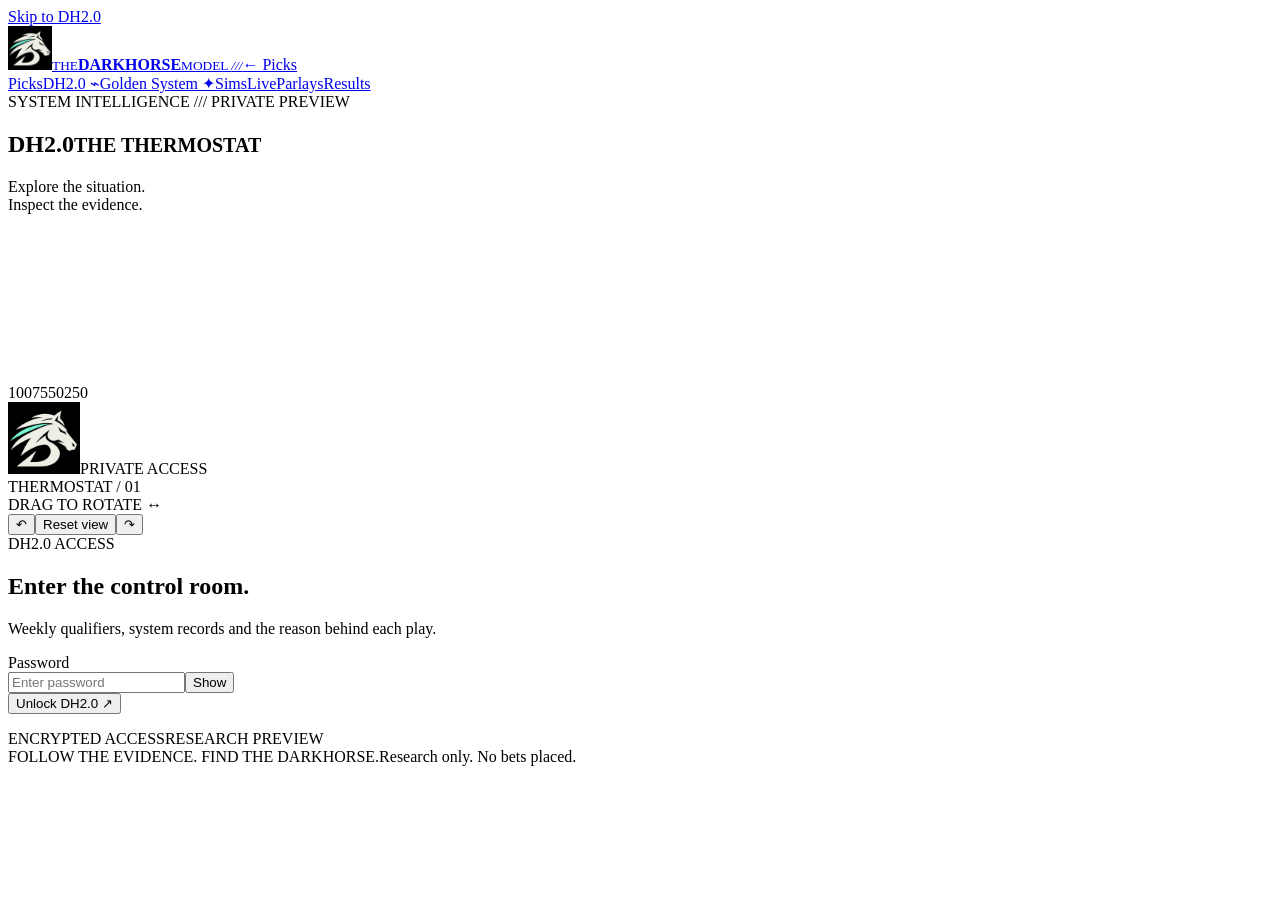
==== dh20.html @ 1e66e732 "Add DH2.0 and the interactive 3D Thermostat Add an encrypted private preview for four frozen system-" ====
<!doctype html><html lang="en"><head><meta charset="utf-8"><meta name="viewport" content="width=device-width,initial-scale=1"><title>DH2.0 — The Thermostat | The Darkhorse Model</title><meta name="description" content="Explore qualifying college football system plays in The Darkhorse Model's interactive 3D Thermostat. Historical evidence, exact rules and a separate record since launch."><meta name="theme-color" content="#090e0d"><meta name="robots" content="noindex,nofollow"><link rel="canonical" href="https://darkhorsecfb.com/dh20.html"><meta property="og:type" content="website"><meta property="og:title" content="DH2.0 — The Thermostat"><meta property="og:description" content="College football system research. Explore the situation behind each selection."><meta property="og:url" content="https://darkhorsecfb.com/dh20.html"><meta property="og:image" content="https://darkhorsecfb.com/assets/darkhorse-social-1200x630.png"><meta name="twitter:card" content="summary_large_image"><meta name="twitter:site" content="@darkhorsecfb"><meta name="twitter:image" content="https://darkhorsecfb.com/assets/darkhorse-social-1200x630.png"><link rel="icon" href="assets/darkhorse-mark-96.webp"><link rel="preload" href="assets/fonts/anton.woff2" as="font" type="font/woff2" crossorigin><link rel="stylesheet" href="fonts.css?v=20261108-redesign2"><link rel="stylesheet" href="dh20.css?v=20261115-a"><script defer src="gameday-engine.js"></script><script defer src="live-scores.js?v=20261114-record1"></script><script defer src="dh20-scene.js?v=20261115-a"></script><script defer src="dh20-gate.js?v=20261115-a"></script></head><body><a class="d2-skip" href="#main">Skip to DH2.0</a><header class="d2-header"><a class="d2-brand" href="./" aria-label="The Darkhorse Model home"><img src="assets/darkhorse-mark-96.webp" width="44" height="44" alt=""><span><small>THE</small><strong>DARKHORSE</strong><small>MODEL <i>///</i></small></span></a><a class="d2-back" href="./#picks">← Picks</a></header><nav class="d2-nav" aria-label="Main sections"><a href="./#picks">Picks</a><a href="dh20.html" aria-current="page">DH2.0 <span aria-hidden="true">⌁</span></a><a href="golden.html">Golden System ✦</a><a href="sims.html">Sims</a><a href="./#live">Live</a><a href="./#parlays">Parlays</a><a href="./#test">Results</a></nav><main id="main"><section id="d2Gate" class="d2-gate"><div class="d2-intro"><div class="d2-eyebrow">SYSTEM INTELLIGENCE <span>///</span> PRIVATE PREVIEW</div><h1>DH<span>2.0</span><small>THE THERMOSTAT</small></h1><p>Explore the situation.<br>Inspect the evidence.</p></div><div class="d2-gate-stage"><div id="d2GateScene" class="d2-scene" role="img" aria-label="Interactive three-dimensional Darkhorse Thermostat. Unlock to explore real qualifying games."><canvas aria-hidden="true"></canvas><div class="d2-axis d2-axis-left"><span>100</span><span>75</span><span>50</span><span>25</span><span>0</span></div><div class="d2-center-seal"><img src="assets/darkhorse-mark-192.webp" width="72" height="72" alt=""><span>PRIVATE ACCESS</span></div><div class="d2-orbit-label">THERMOSTAT / 01</div><div class="d2-stage-caption">DRAG TO ROTATE <span aria-hidden="true">↔</span></div></div><div class="d2-orbit-controls" aria-label="Thermostat view"><button data-orbit="left" aria-label="Rotate Thermostat left">↶</button><button data-orbit="reset">Reset view</button><button data-orbit="right" aria-label="Rotate Thermostat right">↷</button></div></div><div class="d2-access"><div class="d2-access-head"><span class="d2-signal" aria-hidden="true"></span> DH2.0 ACCESS</div><h2>Enter the control room.</h2><p>Weekly qualifiers, system records and the reason behind each play.</p><form id="d2Form"><label for="d2Password">Password</label><div class="d2-password"><input id="d2Password" type="password" autocomplete="current-password" placeholder="Enter password" required maxlength="128"><button id="d2Show" type="button" aria-label="Show password" aria-pressed="false">Show</button></div><button id="d2Unlock" class="d2-primary" type="submit">Unlock DH2.0 <span aria-hidden="true">↗</span></button><p id="d2Message" class="d2-message" role="status" aria-live="polite"></p></form><div class="d2-access-foot"><span>ENCRYPTED ACCESS</span><span>RESEARCH PREVIEW</span></div></div></section><div id="d2Content" hidden></div><noscript><p>JavaScript is required to unlock this encrypted section.</p></noscript></main><footer><span>FOLLOW THE EVIDENCE. FIND THE DARKHORSE.</span><span>Research only. No bets placed.</span></footer></body></html>
---- fonts.css ----
@font-face {
  font-family: 'Barlow Condensed';
  font-style: normal;
  font-weight: 600;
  font-display: swap;
  src: url(./assets/fonts/font-0.woff2) format('woff2');
}
@font-face {
  font-family: 'Barlow Condensed';
  font-style: normal;
  font-weight: 700;
  font-display: swap;
  src: url(./assets/fonts/font-1.woff2) format('woff2');
}
@font-face {
  font-family: 'Barlow Condensed';
  font-style: normal;
  font-weight: 800;
  font-display: swap;
  src: url(./assets/fonts/font-2.woff2) format('woff2');
}
@font-face {
  font-family: 'Inter';
  font-style: normal;
  font-weight: 400;
  font-display: swap;
  src: url(./assets/fonts/font-3.woff2) format('woff2');
}
@font-face {
  font-family: 'Inter';
  font-style: normal;
  font-weight: 500;
  font-display: swap;
  src: url(./assets/fonts/font-4.woff2) format('woff2');
}
@font-face {
  font-family: 'Inter';
  font-style: normal;
  font-weight: 600;
  font-display: swap;
  src: url(./assets/fonts/font-5.woff2) format('woff2');
}
@font-face {
  font-family: 'Inter';
  font-style: normal;
  font-weight: 700;
  font-display: swap;
  src: url(./assets/fonts/font-6.woff2) format('woff2');
}
@font-face {
  font-family: 'Inter';
  font-style: normal;
  font-weight: 800;
  font-display: swap;
  src: url(./assets/fonts/font-7.woff2) format('woff2');
}

@font-face{font-family:Anton;src:url(./assets/fonts/anton.woff2) format('woff2');font-style:normal;font-weight:400;font-display:swap}
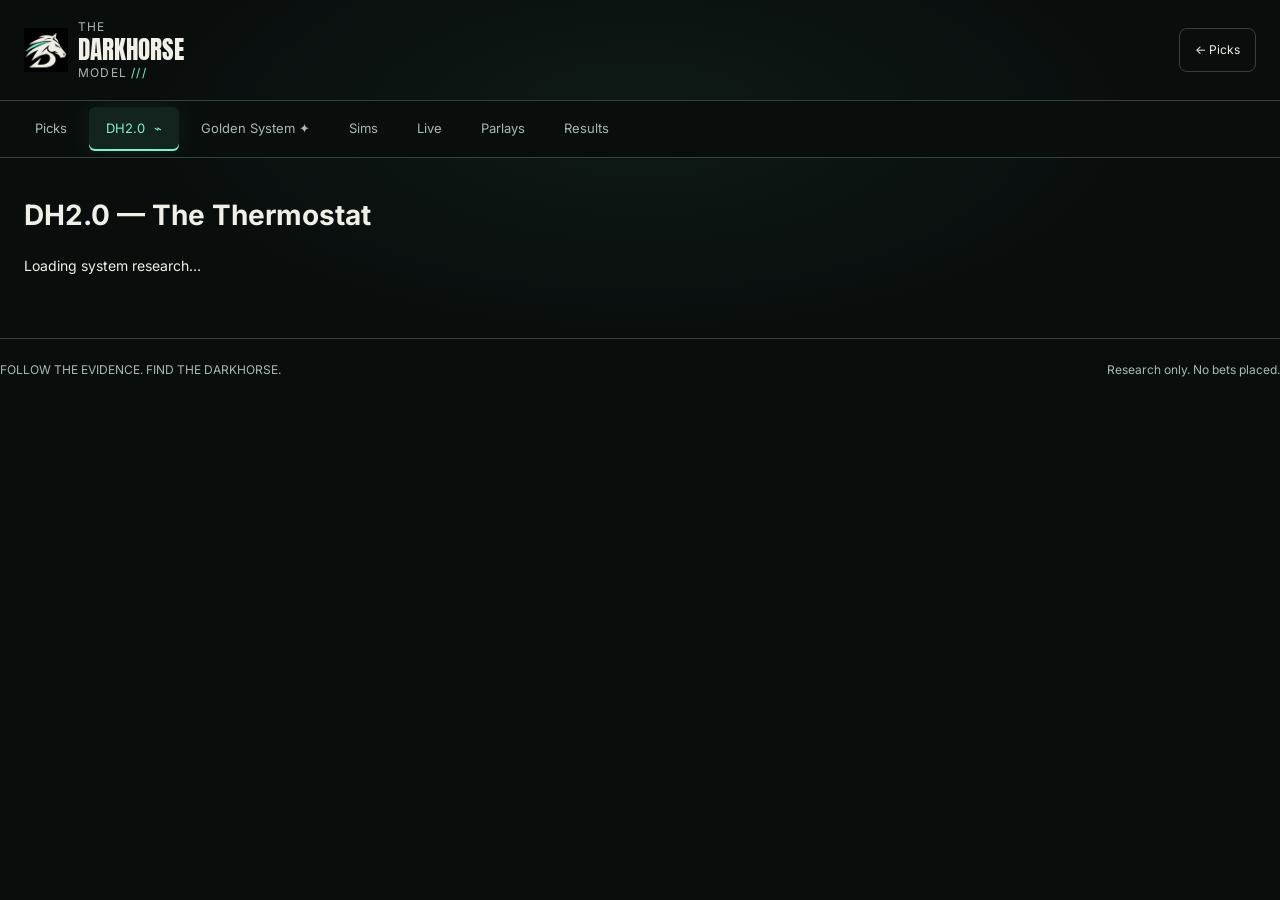
==== commit c80794d5: "Open DH2.0 and the Golden System without a password Remove both research access gates, load public m" ====
--- a/dh20.html
+++ b/dh20.html
@@ -1 +1 @@
-<!doctype html><html lang="en"><head><meta charset="utf-8"><meta name="viewport" content="width=device-width,initial-scale=1"><title>DH2.0 — The Thermostat | The Darkhorse Model</title><meta name="description" content="Explore qualifying college football system plays in The Darkhorse Model's interactive 3D Thermostat. Historical evidence, exact rules and a separate record since launch."><meta name="theme-color" content="#090e0d"><meta name="robots" content="noindex,nofollow"><link rel="canonical" href="https://darkhorsecfb.com/dh20.html"><meta property="og:type" content="website"><meta property="og:title" content="DH2.0 — The Thermostat"><meta property="og:description" content="College football system research. Explore the situation behind each selection."><meta property="og:url" content="https://darkhorsecfb.com/dh20.html"><meta property="og:image" content="https://darkhorsecfb.com/assets/darkhorse-social-1200x630.png"><meta name="twitter:card" content="summary_large_image"><meta name="twitter:site" content="@darkhorsecfb"><meta name="twitter:image" content="https://darkhorsecfb.com/assets/darkhorse-social-1200x630.png"><link rel="icon" href="assets/darkhorse-mark-96.webp"><link rel="preload" href="assets/fonts/anton.woff2" as="font" type="font/woff2" crossorigin><link rel="stylesheet" href="fonts.css?v=20261108-redesign2"><link rel="stylesheet" href="dh20.css?v=20261115-a"><script defer src="gameday-engine.js"></script><script defer src="live-scores.js?v=20261114-record1"></script><script defer src="dh20-scene.js?v=20261115-a"></script><script defer src="dh20-gate.js?v=20261115-a"></script></head><body><a class="d2-skip" href="#main">Skip to DH2.0</a><header class="d2-header"><a class="d2-brand" href="./" aria-label="The Darkhorse Model home"><img src="assets/darkhorse-mark-96.webp" width="44" height="44" alt=""><span><small>THE</small><strong>DARKHORSE</strong><small>MODEL <i>///</i></small></span></a><a class="d2-back" href="./#picks">← Picks</a></header><nav class="d2-nav" aria-label="Main sections"><a href="./#picks">Picks</a><a href="dh20.html" aria-current="page">DH2.0 <span aria-hidden="true">⌁</span></a><a href="golden.html">Golden System ✦</a><a href="sims.html">Sims</a><a href="./#live">Live</a><a href="./#parlays">Parlays</a><a href="./#test">Results</a></nav><main id="main"><section id="d2Gate" class="d2-gate"><div class="d2-intro"><div class="d2-eyebrow">SYSTEM INTELLIGENCE <span>///</span> PRIVATE PREVIEW</div><h1>DH<span>2.0</span><small>THE THERMOSTAT</small></h1><p>Explore the situation.<br>Inspect the evidence.</p></div><div class="d2-gate-stage"><div id="d2GateScene" class="d2-scene" role="img" aria-label="Interactive three-dimensional Darkhorse Thermostat. Unlock to explore real qualifying games."><canvas aria-hidden="true"></canvas><div class="d2-axis d2-axis-left"><span>100</span><span>75</span><span>50</span><span>25</span><span>0</span></div><div class="d2-center-seal"><img src="assets/darkhorse-mark-192.webp" width="72" height="72" alt=""><span>PRIVATE ACCESS</span></div><div class="d2-orbit-label">THERMOSTAT / 01</div><div class="d2-stage-caption">DRAG TO ROTATE <span aria-hidden="true">↔</span></div></div><div class="d2-orbit-controls" aria-label="Thermostat view"><button data-orbit="left" aria-label="Rotate Thermostat left">↶</button><button data-orbit="reset">Reset view</button><button data-orbit="right" aria-label="Rotate Thermostat right">↷</button></div></div><div class="d2-access"><div class="d2-access-head"><span class="d2-signal" aria-hidden="true"></span> DH2.0 ACCESS</div><h2>Enter the control room.</h2><p>Weekly qualifiers, system records and the reason behind each play.</p><form id="d2Form"><label for="d2Password">Password</label><div class="d2-password"><input id="d2Password" type="password" autocomplete="current-password" placeholder="Enter password" required maxlength="128"><button id="d2Show" type="button" aria-label="Show password" aria-pressed="false">Show</button></div><button id="d2Unlock" class="d2-primary" type="submit">Unlock DH2.0 <span aria-hidden="true">↗</span></button><p id="d2Message" class="d2-message" role="status" aria-live="polite"></p></form><div class="d2-access-foot"><span>ENCRYPTED ACCESS</span><span>RESEARCH PREVIEW</span></div></div></section><div id="d2Content" hidden></div><noscript><p>JavaScript is required to unlock this encrypted section.</p></noscript></main><footer><span>FOLLOW THE EVIDENCE. FIND THE DARKHORSE.</span><span>Research only. No bets placed.</span></footer></body></html>
+<!doctype html><html lang="en"><head><meta charset="utf-8"><meta name="viewport" content="width=device-width,initial-scale=1"><title>DH2.0 — The Thermostat | The Darkhorse Model</title><meta name="description" content="Explore qualifying college football system plays in The Darkhorse Model's interactive 3D Thermostat. Historical evidence, exact rules and a separate record since launch."><meta name="theme-color" content="#090e0d"><meta name="robots" content="index,follow"><link rel="canonical" href="https://darkhorsecfb.com/dh20.html"><meta property="og:type" content="website"><meta property="og:title" content="DH2.0 — The Thermostat"><meta property="og:description" content="College football system research. Explore the situation behind each selection."><meta property="og:url" content="https://darkhorsecfb.com/dh20.html"><meta property="og:image" content="https://darkhorsecfb.com/assets/darkhorse-social-1200x630.png"><meta name="twitter:card" content="summary_large_image"><meta name="twitter:site" content="@darkhorsecfb"><meta name="twitter:image" content="https://darkhorsecfb.com/assets/darkhorse-social-1200x630.png"><link rel="icon" href="assets/darkhorse-mark-96.webp"><link rel="preload" href="assets/fonts/anton.woff2" as="font" type="font/woff2" crossorigin><link rel="stylesheet" href="fonts.css?v=20261108-redesign2"><link rel="stylesheet" href="dh20.css?v=20261115-a"><script defer src="gameday-engine.js"></script><script defer src="live-scores.js?v=20261114-record1"></script><script defer src="dh20-scene.js?v=20261115-a"></script><script defer src="dh20-gate.js?v=20261115-public1"></script></head><body><a class="d2-skip" href="#main">Skip to DH2.0</a><header class="d2-header"><a class="d2-brand" href="./" aria-label="The Darkhorse Model home"><img src="assets/darkhorse-mark-96.webp" width="44" height="44" alt=""><span><small>THE</small><strong>DARKHORSE</strong><small>MODEL <i>///</i></small></span></a><a class="d2-back" href="./#picks">← Picks</a></header><nav class="d2-nav" aria-label="Main sections"><a href="./#picks">Picks</a><a href="dh20.html" aria-current="page">DH2.0 <span aria-hidden="true">⌁</span></a><a href="golden.html">Golden System ✦</a><a href="sims.html">Sims</a><a href="./#live">Live</a><a href="./#parlays">Parlays</a><a href="./#test">Results</a></nav><main id="main"><div id="d2Content" aria-busy="true"><h1>DH2.0 — The Thermostat</h1><p role="status">Loading system research…</p></div><noscript><p>Enable JavaScript to explore qualifying games and system records.</p></noscript></main><footer><span>FOLLOW THE EVIDENCE. FIND THE DARKHORSE.</span><span>Research only. No bets placed.</span></footer></body></html>
--- a/dh20.css
+++ b/dh20.css
@@ -0,0 +1,7 @@
+/* DH2.0 uses the established brand tokens. Gold marks recent historical heat; mint marks interaction. */
+:root{color-scheme:dark;--bg:#090e0d;--ink:#f0f0e6;--muted:#a9b9b3;--line:#31433b;--mint:#78f5c6;--gold:#e9c883;font:14px/1.5 Inter,Arial,sans-serif;color:var(--ink);background:var(--bg)}*{box-sizing:border-box}body{margin:0;min-width:320px;background:radial-gradient(ellipse at 50% 30%,color-mix(in srgb,var(--mint) 5%,transparent),transparent 55%),var(--bg)}button,input,select{font:inherit;color:inherit}button,a,input,select,summary{touch-action:manipulation}button,a.d2-back,.d2-nav a{min-height:44px}button{cursor:pointer;border:1px solid var(--line);background:var(--bg);border-radius:8px;padding:10px 14px}button:disabled{cursor:wait;opacity:.6}a{color:inherit;text-decoration:none}input,select{min-height:44px;border:1px solid var(--line);border-radius:8px;background:var(--bg);padding:10px;min-width:0}[hidden]{display:none!important}:focus-visible{outline:2px solid var(--mint);outline-offset:4px}.d2-skip{position:fixed;z-index:60;top:-80px;left:12px;background:var(--mint);color:var(--bg);padding:12px}.d2-skip:focus{top:12px}.d2-header{max-width:1400px;padding:18px 24px;margin:auto;display:flex;align-items:center;justify-content:space-between}.d2-brand{display:flex;align-items:center;gap:10px}.d2-brand>span{display:flex;flex-direction:column}.d2-brand strong{font:25px/1.1 Anton,'Barlow Condensed',sans-serif}.d2-brand small{font-size:12px;letter-spacing:.1em;color:var(--muted)}.d2-brand i{font-style:normal;color:var(--mint)}.d2-back{display:flex;align-items:center;border:1px solid var(--line);border-radius:8px;padding:9px 15px;font-size:12px}.d2-nav{position:sticky;top:0;z-index:40;display:flex;gap:5px;padding:6px max(18px,calc((100vw - 1352px)/2));overflow-x:auto;background:var(--bg);border-block:1px solid var(--line);scrollbar-width:thin;white-space:nowrap}.d2-nav a{display:flex;align-items:center;gap:9px;padding:11px 17px;font-size:13px;color:var(--muted);border-radius:6px}.d2-nav a[aria-current=page]{color:var(--mint);background:color-mix(in srgb,var(--mint) 9%,var(--bg));box-shadow:inset 0 -2px var(--mint),0 0 25px color-mix(in srgb,var(--mint) 8%,transparent)}main{max-width:1400px;margin:auto;padding:18px 24px 48px}footer{max-width:1352px;margin:auto;border-top:1px solid var(--line);padding:22px 0;display:flex;justify-content:space-between;gap:16px;color:var(--muted);font-size:12px}.d2-eyebrow{font-size:12px;letter-spacing:.1em;color:var(--muted);display:flex;gap:12px;flex-wrap:wrap}.d2-eyebrow span{color:var(--mint)}.d2-gate{display:grid;grid-template-columns:1fr 1.45fr 1fr;align-items:center;gap:20px;min-height:650px}.d2-intro h1{font:clamp(58px,6vw,94px)/1 Anton,'Barlow Condensed',sans-serif;letter-spacing:-.03em;margin:20px 0 24px}.d2-intro h1>span{color:var(--mint);text-shadow:0 0 32px color-mix(in srgb,var(--mint) 22%,transparent)}.d2-intro h1 small{display:block;margin-top:14px;font:600 13px/1.5 Inter,sans-serif;letter-spacing:.2em;color:var(--ink)}.d2-intro p{font-size:18px;color:var(--muted);line-height:1.7}.d2-scene{position:relative;isolation:isolate;min-width:0;min-height:0;height:530px;overflow:hidden;background:var(--bg);border:1px solid var(--line);border-radius:24px;box-shadow:inset 0 0 60px color-mix(in srgb,var(--mint) 4%,transparent),0 0 50px color-mix(in srgb,var(--mint) 4%,transparent)}.d2-scene:before{content:'';position:absolute;z-index:1;pointer-events:none;inset:0;background:repeating-linear-gradient(0deg,transparent 0 3px,color-mix(in srgb,var(--mint) 2%,transparent) 4px 5px);opacity:.3}.d2-scene canvas{position:absolute;width:100%;height:100%;inset:0;touch-action:pan-y;cursor:grab}.d2-scene canvas:active{cursor:grabbing}.d2-axis{position:absolute;top:55px;bottom:75px;display:flex;flex-direction:column;justify-content:space-between;z-index:2;pointer-events:none;color:var(--muted);font-size:12px;font-variant-numeric:tabular-nums}.d2-axis-left{left:20px}.d2-axis span:after{content:'—';color:var(--line);margin-left:8px}.d2-center-seal{position:absolute;left:50%;top:42%;transform:translate(-50%,-50%);display:grid;place-items:center;gap:13px;pointer-events:none}.d2-center-seal img{filter:drop-shadow(0 0 16px color-mix(in srgb,var(--mint) 30%,transparent))}.d2-center-seal span{font-size:12px;letter-spacing:.12em;white-space:nowrap;color:var(--muted)}.d2-orbit-label{position:absolute;top:19px;right:20px;font-size:12px;letter-spacing:.1em;color:var(--muted)}.d2-stage-caption{position:absolute;bottom:18px;left:50%;transform:translateX(-50%);font-size:12px;letter-spacing:.08em;color:var(--muted);white-space:nowrap;pointer-events:none}.d2-stage-caption span{color:var(--mint);margin-left:8px}.d2-orbit-controls{display:flex;justify-content:center;gap:8px;margin-top:12px}.d2-orbit-controls button{font-size:12px;min-height:44px;min-width:44px}.d2-access{border:1px solid var(--line);border-top:2px solid var(--mint);border-radius:14px;padding:25px;background:linear-gradient(140deg,color-mix(in srgb,var(--mint) 4%,var(--bg)),var(--bg));box-shadow:0 15px 45px color-mix(in srgb,var(--bg) 90%,transparent)}.d2-access-head{font-size:12px;letter-spacing:.1em;color:var(--mint);display:flex;align-items:center;gap:9px}.d2-signal{width:6px;height:6px;border-radius:50%;background:var(--mint);box-shadow:0 0 12px var(--mint)}.d2-access h2{font-size:23px;line-height:1.25;margin:22px 0 12px}.d2-access>p{font-size:13px;color:var(--muted);line-height:1.7;margin-bottom:24px}form label{display:block;font-size:12px;font-weight:600;margin-bottom:8px}.d2-password{display:flex;border:1px solid var(--line);border-radius:8px;overflow:hidden}.d2-password input{min-width:0;width:100%;border:0;border-radius:0;font-size:16px}.d2-password button{border:0;border-radius:0;font-size:12px;color:var(--muted);padding-inline:12px}.d2-primary{background:var(--mint);color:var(--bg);border-color:var(--mint);font-weight:700;min-height:48px}.d2-access .d2-primary{display:flex;justify-content:space-between;width:100%;margin-top:12px}.d2-message{font-size:12px;color:var(--gold);min-height:18px;line-height:1.5}.d2-access-foot{display:flex;justify-content:space-between;gap:10px;border-top:1px solid var(--line);padding-top:18px;font-size:12px;color:var(--muted)}.d2-titlebar{display:flex;justify-content:space-between;gap:16px;align-items:center;margin-bottom:18px}.d2-titlebar h1{font:clamp(34px,4vw,48px)/1.1 Anton,'Barlow Condensed',sans-serif;letter-spacing:.015em;margin:7px 0}.d2-titlebar h1 span{color:var(--mint)}.d2-titlebar h1 small{font:500 13px/1.4 Inter,sans-serif;color:var(--muted);margin-left:15px;letter-spacing:.04em}.d2-titlebar button{font-size:12px}.d2-toolbar{display:flex;justify-content:space-between;gap:12px;flex-wrap:wrap;margin:10px 0 14px}.d2-segments{display:flex;gap:4px;padding:4px;border:1px solid var(--line);border-radius:9px}.d2-segments button{border:0;font-size:12px;padding:8px 13px;min-height:44px;color:var(--muted)}.d2-segments button[aria-pressed=true]{color:var(--mint);background:color-mix(in srgb,var(--mint) 10%,var(--bg))}.d2-lens{display:flex;align-items:center;gap:10px;font-size:12px;color:var(--muted)}.d2-lens select{font-size:13px;color:var(--ink)}.d2-layout{display:grid;grid-template-columns:220px minmax(0,1fr) 340px;gap:18px;align-items:start}.d2-system-rail{border:1px solid var(--line);border-radius:14px;overflow:hidden;background:var(--bg)}.d2-rail-title{padding:18px;border-bottom:1px solid var(--line);display:flex;align-items:center;justify-content:space-between}.d2-rail-title h2{margin:0;font-size:13px}.d2-rail-title span{color:var(--mint);font-size:12px}.d2-system{display:block;width:100%;text-align:left;border:0;border-radius:0;padding:18px;border-bottom:1px solid var(--line);position:relative}.d2-system:last-of-type{border:0}.d2-system[aria-pressed=true]{background:linear-gradient(115deg,color-mix(in srgb,var(--mint) 9%,var(--bg)),var(--bg));box-shadow:inset 2px 0 var(--mint)}.d2-system b{display:block;font-size:13px;margin:0 0 9px}.d2-system>strong{font:28px/1.2 Anton,'Barlow Condensed',sans-serif;letter-spacing:.015em;color:var(--mint);display:block}.d2-system[data-hot=true]>strong{color:var(--gold)}.d2-system small{font-size:12px;color:var(--muted);display:block;margin-top:6px;line-height:1.55}.d2-rail-note{font-size:12px;color:var(--muted);padding:16px;border-top:1px solid var(--line);margin:0;line-height:1.6}.d2-center{min-width:0}.d2-scene-head{display:flex;justify-content:space-between;align-items:flex-start;gap:10px;padding:0 3px 12px}.d2-scene-head h2{font-size:14px;margin:0}.d2-scene-head p{margin:3px 0 0;font-size:12px;color:var(--muted)}.d2-scene-head>span{font-size:12px;color:var(--gold);white-space:nowrap}.d2-active-scene{height:540px}.d2-active-scene .d2-axis{top:65px;bottom:80px}.d2-axis-title{position:absolute;left:19px;top:22px;font-size:12px;color:var(--muted)}.d2-live-readout{position:absolute;left:50%;bottom:66px;transform:translateX(-50%);text-align:center;pointer-events:none;z-index:3;background:color-mix(in srgb,var(--bg) 90%,transparent);border:1px solid var(--line);padding:9px 16px;border-radius:10px;min-width:130px;backdrop-filter:blur(10px)}.d2-live-readout strong{display:block;font:34px/1.1 Anton,'Barlow Condensed',sans-serif;color:var(--gold)}.d2-live-readout small{font-size:12px;color:var(--muted)}.d2-leaders{position:absolute;inset:60px 10px 85px 65px;width:calc(100% - 75px);height:calc(100% - 145px);z-index:3;pointer-events:none;overflow:visible}.d2-leaders line{stroke:var(--mint);stroke-width:.2;opacity:.45;stroke-dasharray:1 1}.d2-leaders circle{fill:var(--mint)}.d2-all-picks{margin:8px 0;border:1px solid var(--line);border-radius:8px;padding:0 12px}.d2-all-picks summary{min-height:44px;display:flex;align-items:center;font-size:12px;cursor:pointer}.d2-all-picks>div{display:grid;grid-template-columns:1fr 1fr;gap:6px;padding-bottom:12px}.d2-all-picks button{display:flex;align-items:center;gap:8px;text-align:left;padding:8px;min-width:0}.d2-all-picks button[aria-pressed=true]{border-color:var(--mint)}.d2-all-picks b{display:block;font-size:12px}.d2-all-picks small{display:block;font-size:12px;color:var(--muted);line-height:1.5}.d2-all-picks img{width:26px;height:26px;object-fit:contain}.d2-markers{position:absolute;inset:60px 10px 85px 65px;pointer-events:none;z-index:4}.d2-marker{position:absolute;pointer-events:auto;left:var(--x);top:var(--y);width:max-content;transform:translate(-50%,-50%);min-height:64px;padding:6px 10px 6px 6px;display:flex;gap:7px;align-items:center;border-radius:30px;border:1px solid var(--line);background:color-mix(in srgb,var(--bg) 90%,transparent);backdrop-filter:blur(12px);box-shadow:0 7px 16px color-mix(in srgb,var(--bg) 80%,transparent);transition:top .4s,left .4s,border-color .2s,box-shadow .2s;max-width:158px}.d2-marker img{width:32px;height:32px;object-fit:contain}.d2-marker>span{text-align:left;line-height:1.4}.d2-marker b{display:block;font-size:12px;white-space:nowrap}.d2-marker small{font-size:12px;color:var(--muted);display:block;white-space:nowrap}.d2-marker[aria-pressed=true]{border-color:var(--mint);box-shadow:0 0 18px color-mix(in srgb,var(--mint) 22%,transparent),inset 0 0 14px color-mix(in srgb,var(--mint) 5%,transparent)}.d2-marker[aria-pressed=true]:after{content:'';position:absolute;width:5px;height:5px;background:var(--mint);border-radius:50%;right:-3px;top:50%;box-shadow:0 0 12px var(--mint)}.d2-marker[data-hot=true]{border-color:color-mix(in srgb,var(--gold) 65%,var(--line))}.d2-marker[data-hot=true][aria-pressed=true]{border-color:var(--gold);box-shadow:0 0 22px color-mix(in srgb,var(--gold) 20%,transparent)}.d2-stage-empty{position:absolute;inset:30% 16% auto 19%;z-index:5;text-align:center;border:1px solid var(--line);background:color-mix(in srgb,var(--bg) 95%,transparent);padding:20px;border-radius:12px;color:var(--muted);font-size:13px}.d2-timeline{display:flex;gap:7px;overflow-x:auto;padding:15px 1px 10px;scrollbar-width:thin}.d2-timeline button{font-size:12px;min-width:70px;flex-shrink:0;text-align:center;padding:9px 10px}.d2-timeline button b{display:block;font-size:14px}.d2-timeline button small{color:var(--muted);font-size:12px}.d2-timeline button[aria-pressed=true]{border-color:var(--mint);color:var(--mint);background:color-mix(in srgb,var(--mint) 6%,var(--bg))}.d2-chart-note{font-size:12px;line-height:1.65;color:var(--muted);margin:6px 0 0}.d2-detail{border:1px solid var(--line);border-top:2px solid var(--mint);border-radius:15px;padding:20px;background:linear-gradient(140deg,color-mix(in srgb,var(--mint) 4%,var(--bg)),var(--bg));scroll-margin-top:80px;min-width:0}.d2-detail-meta{display:flex;justify-content:space-between;gap:8px;flex-wrap:wrap;font-size:12px;color:var(--muted)}.d2-state{color:var(--gold);font-size:12px}.d2-detail-team{display:flex;align-items:center;gap:12px;margin:24px 0 18px}.d2-detail-team>img{width:52px;height:52px;object-fit:contain;flex-shrink:0}.d2-detail-team h2{font-size:22px;line-height:1.2;margin:0 0 6px}.d2-detail-team p{margin:0;color:var(--muted);font-size:13px}.d2-selection{display:flex;align-items:center;justify-content:space-between;border-block:1px solid var(--line);padding:14px 0;margin-bottom:18px;gap:8px}.d2-selection strong{font-size:28px;color:var(--mint);font-weight:650;letter-spacing:-.03em}.d2-selection>span{text-align:right;font-size:12px;color:var(--muted)}.d2-system-name{font-size:13px;color:var(--gold);font-weight:600;margin:0 0 9px}.d2-reason{font-size:14px;line-height:1.7;margin:9px 0 20px}.d2-mini-records{display:grid;grid-template-columns:1fr 1fr;gap:9px;margin:17px 0}.d2-mini-records>div{border:1px solid var(--line);padding:12px;border-radius:9px}.d2-mini-records small{font-size:12px;color:var(--muted);display:block}.d2-mini-records b{font-size:22px;display:block;margin-top:5px;font-variant-numeric:tabular-nums}.d2-mini-records span{font-size:12px;color:var(--muted)}.d2-detail details{border-top:1px solid var(--line);padding-top:7px;margin-top:15px}.d2-detail summary{min-height:44px;display:flex;align-items:center;font-size:13px;cursor:pointer}.d2-detail details p,.d2-detail details li{font-size:12px;line-height:1.7;color:var(--muted)}.d2-detail ul{padding-left:18px}.d2-context{font-size:12px;line-height:1.7;color:var(--muted);border-left:2px solid var(--gold);padding-left:12px}.d2-report-link{display:flex;align-items:center;justify-content:space-between;min-height:46px;padding:11px;border:1px solid var(--line);border-radius:8px;color:var(--mint);font-size:13px;margin-top:15px}.d2-quote{font-size:12px;color:var(--muted);line-height:1.6;margin:14px 0 0}.d2-table-wrap{overflow:auto}.d2-table{width:100%;border-collapse:collapse;font-size:12px}.d2-table th,.d2-table td{text-align:left;padding:10px 5px;border-bottom:1px solid var(--line);white-space:nowrap}.d2-table th{color:var(--muted)}.d2-system-switch{margin-top:15px}.d2-system-switch label{display:block;font-size:12px;color:var(--muted);margin-bottom:6px}.d2-system-switch select{width:100%;font-size:13px}.d2-ledger{margin-top:25px;border:1px solid var(--line);border-radius:14px;padding:20px}.d2-ledger-head{display:flex;justify-content:space-between;align-items:center;gap:15px;flex-wrap:wrap}.d2-ledger h2{font-size:18px;margin:0}.d2-ledger-head button{font-size:12px}.d2-ledger>p{font-size:12px;color:var(--muted)}.d2-ledger .d2-table td{padding-block:13px}.d2-ledger .d2-table td a{color:var(--mint)}.d2-banner{font-size:12px;line-height:1.65;padding:9px 14px;border:1px solid var(--line);border-radius:9px;color:var(--muted);margin-bottom:14px}.d2-banner strong{color:var(--gold)}/* CSS 3D chamber preserves depth and rotation without a GPU WebGL context. */
+.d2-css-fallback{perspective:900px}.d2-machine{position:absolute;pointer-events:none;left:50%;top:49%;height:79%;width:230px;max-width:57%;transform:translate(-50%,-50%) rotateX(-6deg) rotateY(var(--turn,18deg));transform-style:preserve-3d;filter:drop-shadow(0 0 12px color-mix(in srgb,var(--core-color) 12%,transparent))}.d2-glass{position:absolute;width:38%;height:85%;left:31%;top:7%;border-radius:50px;border:1px solid color-mix(in srgb,var(--core-color) 45%,var(--line));background:linear-gradient(90deg,color-mix(in srgb,var(--mint) 3%,transparent),color-mix(in srgb,var(--mint) 15%,transparent) 10%,transparent 24% 67%,color-mix(in srgb,var(--mint) 10%,transparent) 88%,transparent);box-shadow:inset 9px 0 13px color-mix(in srgb,var(--mint) 7%,transparent),inset -5px 0 9px color-mix(in srgb,var(--mint) 12%,transparent);transform-style:preserve-3d;overflow:hidden}.d2-glass>i{position:absolute;left:18%;width:2px;height:87%;top:6%;background:linear-gradient(transparent,color-mix(in srgb,var(--ink) 40%,transparent),transparent);transform:translateZ(18px);box-shadow:0 0 9px color-mix(in srgb,var(--mint) 35%,transparent)}.d2-plasma{position:absolute;bottom:0;left:28%;width:44%;height:var(--heat,50%);max-height:96%;background:repeating-linear-gradient(0deg,transparent 0 10px,color-mix(in srgb,var(--core-color) 12%,transparent) 10px 11px),linear-gradient(90deg,transparent,color-mix(in srgb,var(--core-color) 60%,transparent),transparent);border-top:2px solid var(--core-color);border-radius:15px 15px 8px 8px;box-shadow:0 0 22px color-mix(in srgb,var(--core-color) 50%,transparent),inset 0 0 15px color-mix(in srgb,var(--core-color) 30%,transparent);transition:height .6s,background .6s;animation:d2-breathe 4s ease-in-out infinite}.d2-ring{position:absolute;left:50%;width:85%;aspect-ratio:1;border:1px solid color-mix(in srgb,var(--mint) 58%,var(--line));border-radius:50%;transform:translate(-50%,-50%) rotateX(74deg);transform-style:preserve-3d;box-shadow:0 0 11px color-mix(in srgb,var(--mint) 15%,transparent),inset 0 0 12px color-mix(in srgb,var(--mint) 6%,transparent)}.d2-ring b{position:absolute;inset:8%;border:1px dashed color-mix(in srgb,var(--mint) 28%,transparent);border-radius:50%;animation:d2-spin 25s linear infinite}.d2-ring i{position:absolute;left:0;top:48%;width:5px;height:5px;border-radius:50%;background:var(--mint);box-shadow:0 0 13px var(--mint);transform:translateZ(4px)}.d2-ring:nth-of-type(even){width:75%;border-color:color-mix(in srgb,var(--gold) 32%,var(--line))}.d2-base{position:absolute;bottom:0;left:0;width:100%;height:13%;border-radius:50%;background:radial-gradient(ellipse,color-mix(in srgb,var(--mint) 15%,var(--bg)),var(--bg) 65%);border:1px solid var(--line);box-shadow:0 8px 0 var(--bg),0 9px 0 var(--line),0 18px 0 var(--bg),0 19px 0 var(--line);transform:translateZ(0)}.d2-base-ring{position:absolute;bottom:2%;left:8%;width:84%;height:9%;border-radius:50%;border:1px solid var(--mint);box-shadow:0 0 15px color-mix(in srgb,var(--mint) 25%,transparent)}.d2-chamber-top{position:absolute;top:4%;left:29%;width:42%;height:8%;border-radius:50%;border:1px solid var(--core-color);background:radial-gradient(ellipse,color-mix(in srgb,var(--core-color) 15%,transparent),transparent);box-shadow:0 -4px 0 var(--bg),0 -5px 0 var(--line)}.d2-core-dot{position:absolute;top:5%;left:48%;width:5px;height:5px;border-radius:50%;background:var(--gold);box-shadow:0 0 16px var(--gold)}.d2-machine-grid{position:absolute;bottom:-7%;left:-40%;width:180%;height:28%;transform:rotateX(70deg);background:repeating-linear-gradient(0deg,transparent 0 22px,color-mix(in srgb,var(--mint) 10%,transparent) 23px 24px),repeating-linear-gradient(90deg,transparent 0 22px,color-mix(in srgb,var(--mint) 10%,transparent) 23px 24px);mask-image:radial-gradient(ellipse,#000,transparent 70%)}@keyframes d2-spin{to{transform:rotate(360deg)}}@keyframes d2-breathe{50%{opacity:.65}}
+@media(max-width:1150px){.d2-layout{grid-template-columns:180px minmax(0,1fr) 300px;gap:12px}.d2-detail{padding:16px}.d2-system{padding:15px}.d2-gate{grid-template-columns:.9fr 1.3fr 1fr;gap:16px}.d2-access{padding:20px}.d2-gate .d2-scene{height:490px}.d2-access-foot{flex-direction:column;gap:4px}}
+@media(max-width:950px){.d2-layout{grid-template-columns:minmax(0,1fr) 320px}.d2-system-rail{grid-column:1/-1;display:grid;grid-template-columns:repeat(4,minmax(0,1fr))}.d2-rail-title{grid-column:1/-1;padding:11px 15px}.d2-system{border-bottom:0;border-right:1px solid var(--line);padding:13px}.d2-system[aria-pressed=true]{box-shadow:inset 0 2px var(--mint)}.d2-system>strong{font-size:24px}.d2-rail-note{grid-column:1/-1;padding:10px 15px}.d2-gate{grid-template-columns:1fr 1fr}.d2-intro{grid-column:1/-1;display:flex;align-items:center;justify-content:space-between;gap:20px}.d2-intro .d2-eyebrow{max-width:190px}.d2-intro h1{font-size:54px;margin:0}.d2-intro p{font-size:14px}.d2-gate .d2-scene{height:440px}.d2-access{align-self:center}.d2-gate{min-height:auto}}
+@media(max-width:700px){.d2-header{padding:14px 16px}.d2-header img{width:36px;height:36px}.d2-brand strong{font-size:22px}.d2-nav{padding-inline:10px}.d2-nav a{padding-inline:12px;font-size:12px}main{padding:20px 14px 35px}footer{margin-inline:14px;flex-direction:column;padding-block:18px;font-size:12px}.d2-gate{display:flex;flex-direction:column;gap:18px}.d2-intro{display:block;width:100%}.d2-intro .d2-eyebrow{max-width:none;font-size:12px;gap:8px}.d2-intro h1{font-size:50px;margin:12px 0 6px;display:flex;align-items:baseline}.d2-intro h1 small{font-size:12px;margin-left:auto;margin-top:0;letter-spacing:.1em}.d2-intro p{display:none}.d2-gate-stage{width:100%}.d2-gate .d2-scene{height:320px}.d2-gate .d2-axis{top:50px;bottom:55px}.d2-gate .d2-center-seal{top:42%}.d2-gate .d2-center-seal img{width:52px;height:52px}.d2-access{width:100%;padding:20px}.d2-access h2{font-size:21px;margin:12px 0}.d2-access>p{margin:0 0 17px}.d2-access-foot{flex-direction:row}.d2-titlebar{align-items:flex-start;margin-bottom:15px}.d2-titlebar h1{font-size:32px;white-space:nowrap}.d2-titlebar h1 small{display:inline;margin:0 0 0 10px;font-size:12px;letter-spacing:0}.d2-titlebar .d2-eyebrow{font-size:12px;gap:6px}.d2-titlebar button{padding-inline:12px;flex-shrink:0}.d2-toolbar{display:grid;grid-template-columns:minmax(0,1fr) 124px;gap:8px;margin-bottom:12px}.d2-segments{width:100%;justify-content:space-between}.d2-segments button{flex:1;min-width:0;padding-inline:5px;min-height:44px;white-space:nowrap}.d2-lens{width:100%;justify-content:space-between}.d2-lens-label{position:absolute;width:1px;height:1px;overflow:hidden;clip-path:inset(50%)}.d2-lens select{font-size:13px;flex:1;max-width:124px;padding-inline:6px;height:54px}.d2-layout{display:flex;flex-direction:column;gap:18px}.d2-system-rail{width:100%;grid-template-columns:repeat(2,minmax(0,1fr))}.d2-system{border-bottom:1px solid var(--line)}.d2-system b{font-size:12px;margin-bottom:6px}.d2-system>strong{font-size:24px}.d2-system small{font-size:12px;margin-top:3px}.d2-rail-note{font-size:12px}.d2-system-rail{order:2}.d2-center{width:100%;order:0}.d2-detail{width:100%;order:1;padding:20px}.d2-active-scene{height:380px}.d2-active-scene .d2-axis{top:65px;bottom:80px}.d2-markers{inset:60px 8px 85px 48px}.d2-leaders{inset:60px 8px 85px 48px;width:calc(100% - 56px)}.d2-all-picks>div{grid-template-columns:1fr}.d2-marker{max-width:142px;padding:5px 8px 5px 5px;min-height:62px;gap:5px}.d2-marker img{width:28px;height:28px}.d2-marker b,.d2-marker small{font-size:12px}.d2-orbit-label{font-size:12px;right:15px}.d2-axis-left{left:15px}.d2-axis-title{left:15px;font-size:12px}.d2-live-readout{bottom:55px;padding:7px 13px;min-width:115px}.d2-live-readout strong{font-size:28px}.d2-chart-note{font-size:12px}.d2-ledger{padding:15px;margin-top:18px}.d2-banner{font-size:12px;margin-bottom:15px}.d2-scene-head h2{font-size:14px}.d2-scene-head>span{font-size:12px}.d2-detail-team h2{font-size:21px}}
+@media(prefers-reduced-motion:reduce){*,*:before,*:after{animation:none!important;transition:none!important;scroll-behavior:auto!important}}
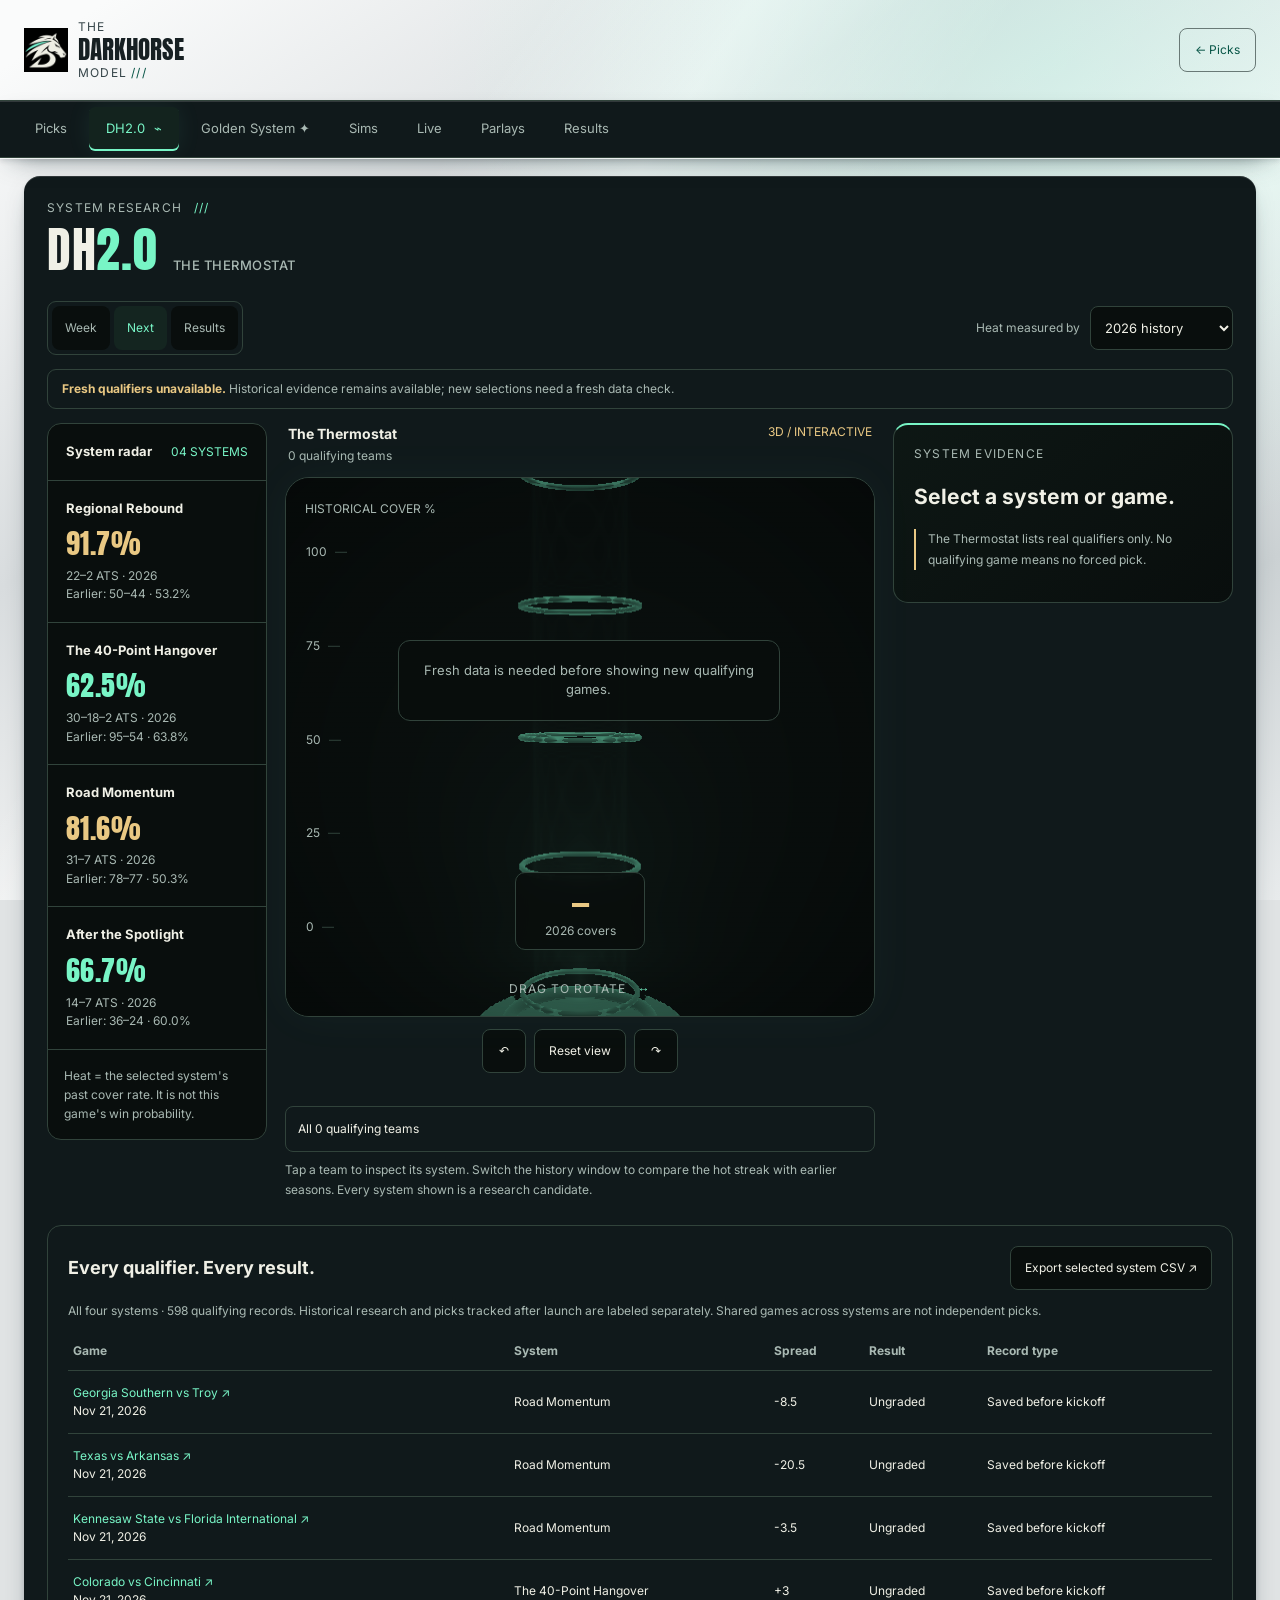
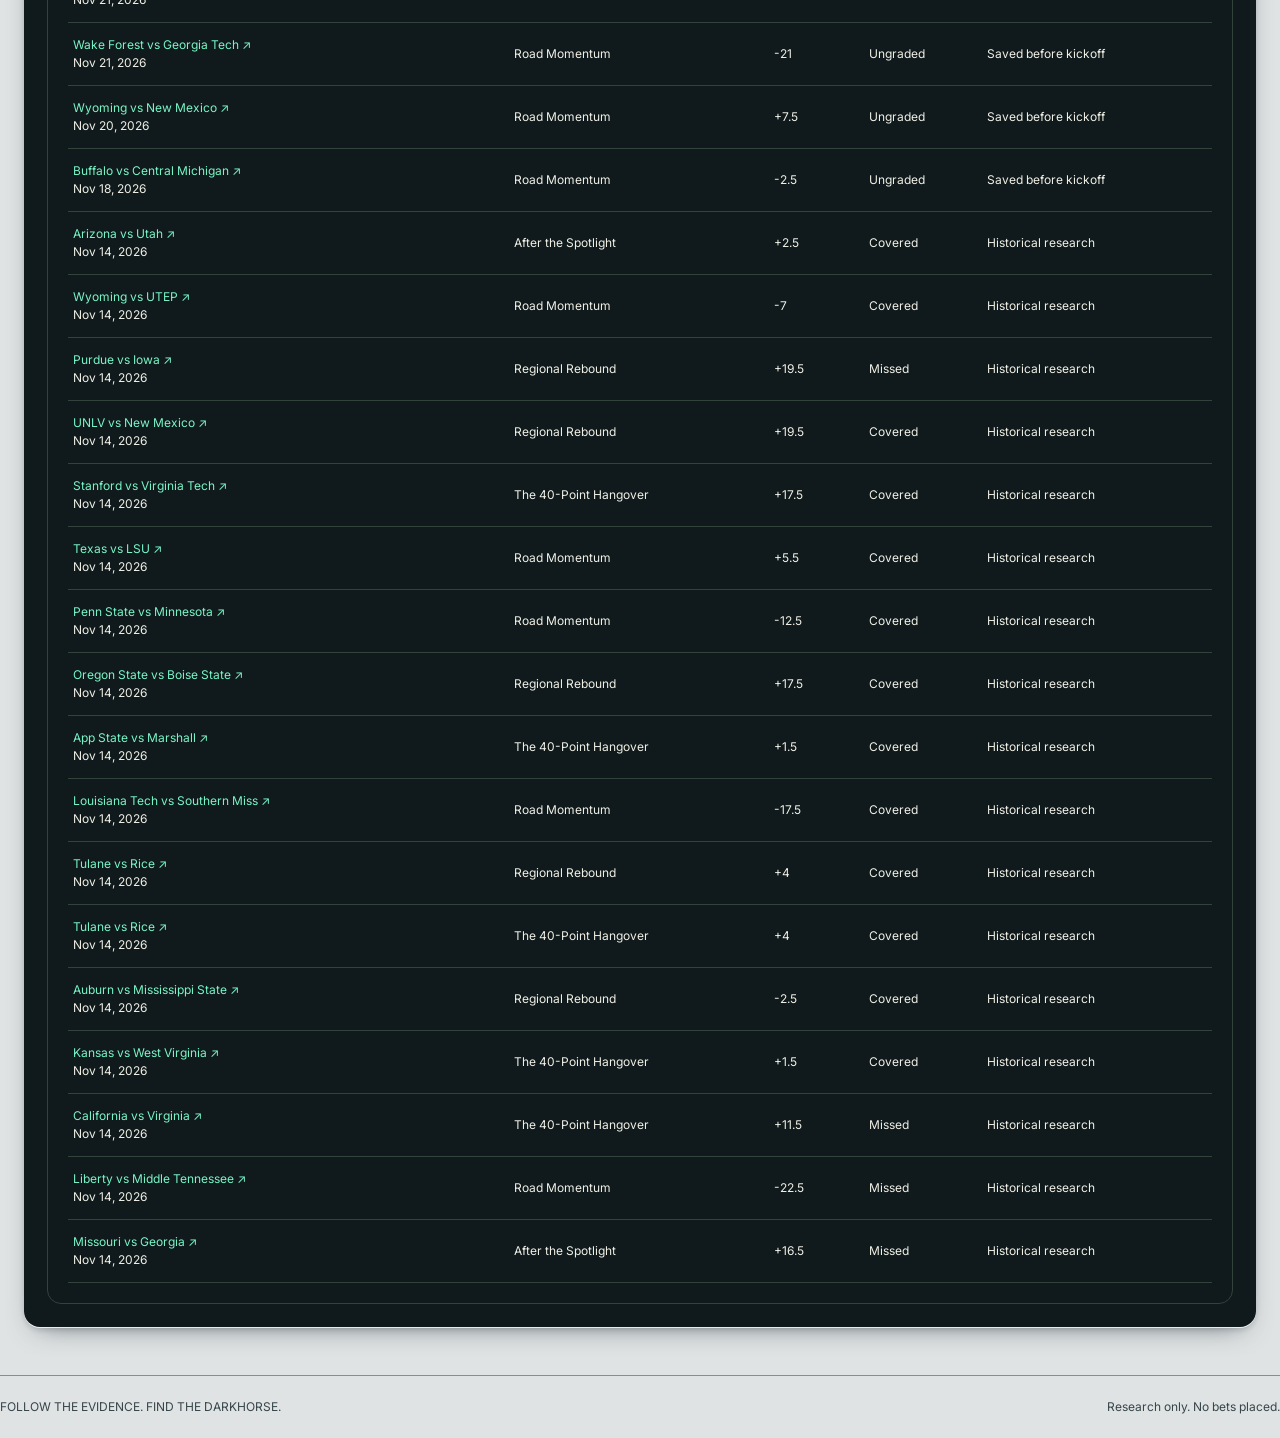
==== commit 6763bafd: "Give Darkhorse a silver background with readable contrast" ====
--- a/dh20.html
+++ b/dh20.html
@@ -1 +1 @@
-<!doctype html><html lang="en"><head><meta charset="utf-8"><meta name="viewport" content="width=device-width,initial-scale=1"><title>DH2.0 — The Thermostat | The Darkhorse Model</title><meta name="description" content="Explore qualifying college football system plays in The Darkhorse Model's interactive 3D Thermostat. Historical evidence, exact rules and a separate record since launch."><meta name="theme-color" content="#090e0d"><meta name="robots" content="index,follow"><link rel="canonical" href="https://darkhorsecfb.com/dh20.html"><meta property="og:type" content="website"><meta property="og:title" content="DH2.0 — The Thermostat"><meta property="og:description" content="College football system research. Explore the situation behind each selection."><meta property="og:url" content="https://darkhorsecfb.com/dh20.html"><meta property="og:image" content="https://darkhorsecfb.com/assets/darkhorse-social-1200x630.png"><meta name="twitter:card" content="summary_large_image"><meta name="twitter:site" content="@darkhorsecfb"><meta name="twitter:image" content="https://darkhorsecfb.com/assets/darkhorse-social-1200x630.png"><link rel="icon" href="assets/darkhorse-mark-96.webp"><link rel="preload" href="assets/fonts/anton.woff2" as="font" type="font/woff2" crossorigin><link rel="stylesheet" href="fonts.css?v=20261108-redesign2"><link rel="stylesheet" href="dh20.css?v=20261115-a"><script defer src="gameday-engine.js"></script><script defer src="live-scores.js?v=20261114-record1"></script><script defer src="dh20-scene.js?v=20261115-a"></script><script defer src="dh20-gate.js?v=20261115-public1"></script></head><body><a class="d2-skip" href="#main">Skip to DH2.0</a><header class="d2-header"><a class="d2-brand" href="./" aria-label="The Darkhorse Model home"><img src="assets/darkhorse-mark-96.webp" width="44" height="44" alt=""><span><small>THE</small><strong>DARKHORSE</strong><small>MODEL <i>///</i></small></span></a><a class="d2-back" href="./#picks">← Picks</a></header><nav class="d2-nav" aria-label="Main sections"><a href="./#picks">Picks</a><a href="dh20.html" aria-current="page">DH2.0 <span aria-hidden="true">⌁</span></a><a href="golden.html">Golden System ✦</a><a href="sims.html">Sims</a><a href="./#live">Live</a><a href="./#parlays">Parlays</a><a href="./#test">Results</a></nav><main id="main"><div id="d2Content" aria-busy="true"><h1>DH2.0 — The Thermostat</h1><p role="status">Loading system research…</p></div><noscript><p>Enable JavaScript to explore qualifying games and system records.</p></noscript></main><footer><span>FOLLOW THE EVIDENCE. FIND THE DARKHORSE.</span><span>Research only. No bets placed.</span></footer></body></html>
+<!doctype html><html lang="en"><head><meta charset="utf-8"><meta name="viewport" content="width=device-width,initial-scale=1"><title>DH2.0 — The Thermostat | The Darkhorse Model</title><meta name="description" content="Explore qualifying college football system plays in The Darkhorse Model's interactive 3D Thermostat. Historical evidence, exact rules and a separate record since launch."><meta name="theme-color" content="#090e0d"><meta name="robots" content="index,follow"><link rel="canonical" href="https://darkhorsecfb.com/dh20.html"><meta property="og:type" content="website"><meta property="og:title" content="DH2.0 — The Thermostat"><meta property="og:description" content="College football system research. Explore the situation behind each selection."><meta property="og:url" content="https://darkhorsecfb.com/dh20.html"><meta property="og:image" content="https://darkhorsecfb.com/assets/darkhorse-social-1200x630.png"><meta name="twitter:card" content="summary_large_image"><meta name="twitter:site" content="@darkhorsecfb"><meta name="twitter:image" content="https://darkhorsecfb.com/assets/darkhorse-social-1200x630.png"><link rel="icon" href="assets/darkhorse-mark-96.webp"><link rel="preload" href="assets/fonts/anton.woff2" as="font" type="font/woff2" crossorigin><link rel="stylesheet" href="fonts.css?v=20261108-redesign2"><link rel="stylesheet" href="dh20.css?v=20261115-a"><script defer src="gameday-engine.js"></script><script defer src="live-scores.js?v=20261114-record1"></script><script defer src="dh20-scene.js?v=20261115-a"></script><script defer src="dh20-gate.js?v=20261115-public1"></script><link rel="stylesheet" href="silver.css?v=1"></head><body><a class="d2-skip" href="#main">Skip to DH2.0</a><header class="d2-header"><a class="d2-brand" href="./" aria-label="The Darkhorse Model home"><img src="assets/darkhorse-mark-96.webp" width="44" height="44" alt=""><span><small>THE</small><strong>DARKHORSE</strong><small>MODEL <i>///</i></small></span></a><a class="d2-back" href="./#picks">← Picks</a></header><nav class="d2-nav" aria-label="Main sections"><a href="./#picks">Picks</a><a href="dh20.html" aria-current="page">DH2.0 <span aria-hidden="true">⌁</span></a><a href="golden.html">Golden System ✦</a><a href="sims.html">Sims</a><a href="./#live">Live</a><a href="./#parlays">Parlays</a><a href="./#test">Results</a></nav><main id="main"><div id="d2Content" aria-busy="true"><h1>DH2.0 — The Thermostat</h1><p role="status">Loading system research…</p></div><noscript><p>Enable JavaScript to explore qualifying games and system records.</p></noscript></main><footer><span>FOLLOW THE EVIDENCE. FIND THE DARKHORSE.</span><span>Research only. No bets placed.</span></footer></body></html>
--- a/silver.css
+++ b/silver.css
@@ -0,0 +1,59 @@
+/* The light stage is separate from the dark data surfaces. Keep team and market
+   colors scoped to the cards they were designed for. */
+:root {
+  --silver-ink:#172023; --silver-copy:#364549; --silver-accent:#075546;
+  --silver-panel:#10191b;
+  --silver-depth:inset 0 1px 0 #ffffff24, 0 1px 0 #ffffffc9,
+    0 3px 5px #17212622, 0 11px 28px -14px #182c31af;
+}
+html {background:#dce0e1}
+body, body.gameday {
+  min-height:100vh;
+  background-color:#e0e3e4;
+  background-image:
+    radial-gradient(ellipse at 82% 7%,#a9ffe547,transparent 42%),
+    linear-gradient(124deg,transparent 29%,#ffffff96 40%,transparent 54%),
+    linear-gradient(147deg,#fafbfb 4%,#d8dcde 34%,#f4f5f5 57%,#cbd1d3 80%,#e8ebec);
+  background-size:100% 100vh; background-attachment:fixed;
+}
+body > header,body.gameday .darkhorse-header {
+  background:transparent;color:var(--silver-ink);
+}
+body > header :is(.dh-brand,.d2-brand,.gs-brand,b,strong) {color:var(--silver-ink)}
+body > header :is(.brand-lockup,.d2-brand,.gs-brand) small {color:var(--silver-copy)}
+body > header :is(i,.brand-lockup i,.d2-brand i,.gs-brand i) {color:var(--silver-accent)}
+body > header :is(.d2-back,.gs-home),body.sim-silver > header a {
+  color:var(--silver-accent);border-color:#697976
+}
+body > header :is(button:focus-visible,a:focus-visible),
+.gd-filters :focus-visible,.gd-calendar :focus-visible {outline:3px solid var(--silver-accent);outline-offset:2px}
+.gd-ticker-label,.gameday .gd-score-empty {color:var(--silver-copy)}
+.gameday #mainNavigation,.gs-nav,.d2-nav {
+  background-color:#10191b;box-shadow:var(--silver-depth)
+}
+.gameday .gd-feature-heading h1,.gd-board-head h2,.gd-grid-head h2,
+body #loading,.sim-silver main>h1 {color:var(--silver-ink)}
+.gameday .gd-feature-heading>span,.gameday .gd-grid-head>span,
+.gameday #gdQuoteNote,.gameday .gd-filters label,.sim-silver main>p {color:var(--silver-copy)}
+.gd-feature-heading .eyebrow,.gd-board-head h2 span,.sim-silver main>.tag {color:var(--silver-accent)}
+.gameday :is(.gd-feature-card,.gd-feature-empty,.gd-card,.gd-empty,.gd-lens,.wr-panel,.sb-section,.refresh-banner.stale),
+.sim-silver .panel,.gameday main>.tab:not(#slate),
+#d2Content,#goldenContent,.gameday .brand-footer {
+  background-color:var(--silver-panel);color:var(--ink);
+  box-shadow:var(--silver-depth)
+}
+.gameday .gd-filters :is(input,select),.gameday .gd-tick {background-color:var(--bg);color:var(--ink)}
+.gameday main>.tab:not(#slate),#d2Content,#goldenContent {
+  padding:clamp(12px,1.8vw,26px);border-radius:16px
+}
+.gameday .brand-footer {padding:18px;border-radius:12px}
+body:not(.gameday)>footer {color:var(--silver-copy);border-color:#82908f}
+@media (max-width:650px) {
+  /* The diagonal sheen is static on touch devices. */
+  body,body.gameday {background-attachment:scroll;background-size:100% 1100px;background-repeat:no-repeat}
+  #d2Content,#goldenContent {margin-inline:-5px;padding:10px}
+}
+@media (forced-colors:active) {
+  body,body.gameday {background:Canvas}
+  :focus-visible {outline:2px solid Highlight!important}
+}
